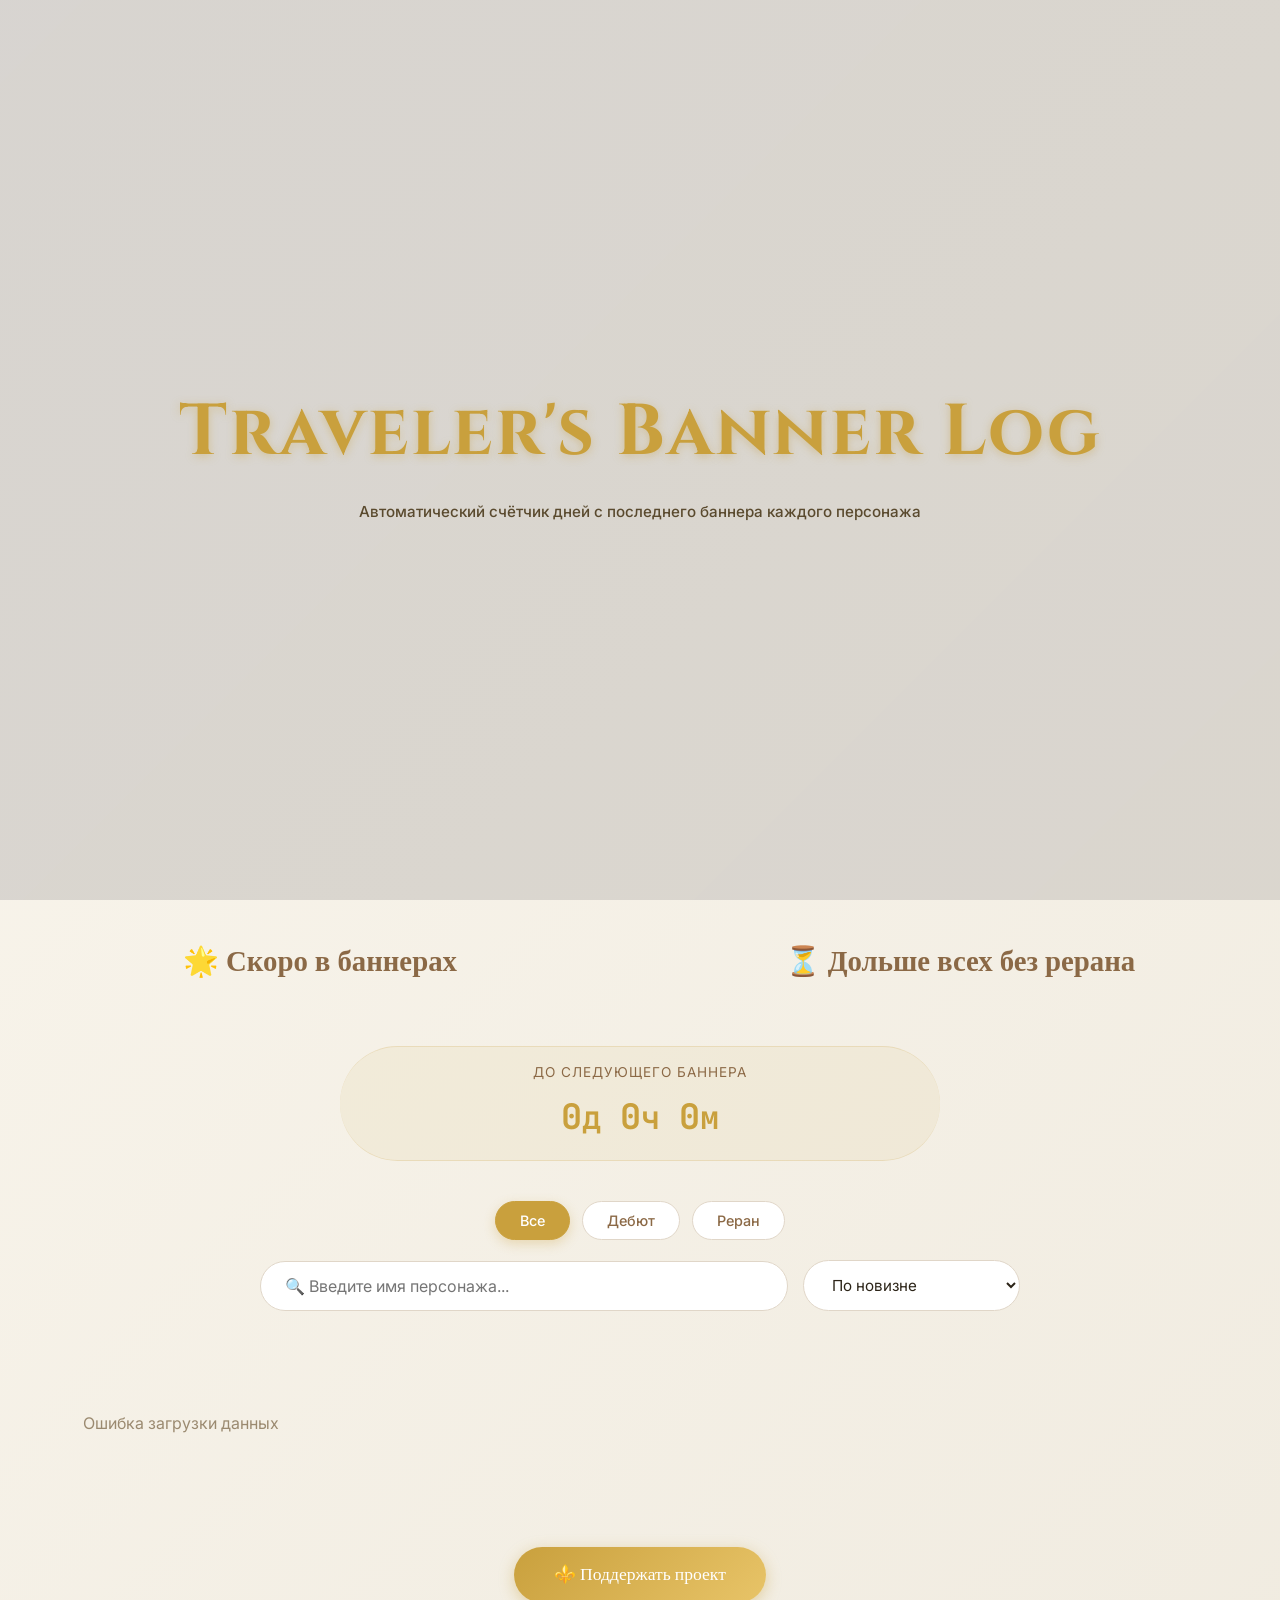
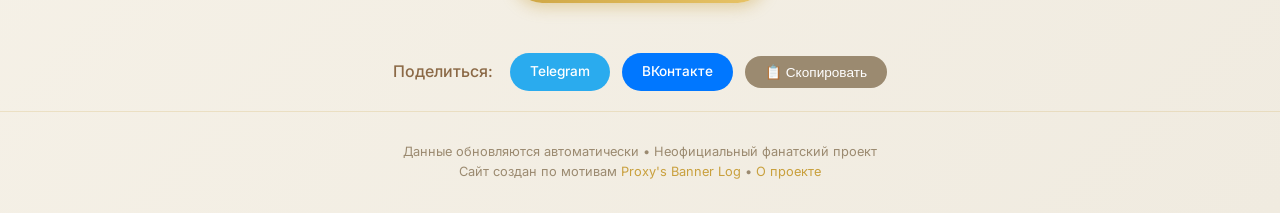
==== index.html @ 6fae0b13 "Rename (G)index.html to index.html" ====
<!DOCTYPE html>
<html lang="ru">
<head>
    <script>
        // 🔧 ТЕХ.РАБОТЫ: поставь true чтобы включить заглушку
        const MAINTENANCE = false;
        if (MAINTENANCE) window.location.href = 'maintenance.html';
    </script>
    <meta charset="UTF-8">
    <meta name="viewport" content="width=device-width, initial-scale=1.0">
    <title>Traveler's Banner Log | Баннеры Genshin Impact</title>
    <meta name="description" content="Архив всех баннеров Genshin Impact с автоматическим счётчиком дней">
    <link rel="icon" href="data:image/svg+xml,<svg xmlns='http://www.w3.org/2000/svg' viewBox='0 0 100 100'><text y='.9em' font-size='90'>⚜️</text></svg>">
    <link rel="stylesheet" href="style.css">
    <link rel="stylesheet" href="grid.css">
    <link rel="stylesheet" href="particles.css">
    <link href="https://fonts.googleapis.com/css2?family=Cinzel:wght@400;600;700&family=Inter:wght@300;400;500;600&family=JetBrains+Mono&display=swap" rel="stylesheet">
</head>
<body>
    <div class="cover">
        <div class="video-background">
            <iframe 
                src="https://www.youtube.com/embed/7s4jHhTBoME?autoplay=1&mute=1&loop=1&playlist=7s4jHhTBoME&controls=0&showinfo=0&rel=0" 
                frameborder="0" 
                allow="autoplay; encrypted-media" 
                allowfullscreen>
            </iframe>
        </div>
        <div class="cover-overlay"></div>
        <h1 class="gold-title">Traveler's Banner Log</h1>
        <p class="subtitle-small">Автоматический счётчик дней с последнего баннера каждого персонажа</p>
    </div>

    <!-- Секция "Скоро" и "Топ" -->
    <div class="highlights">
        <div class="highlights-left">
            <h2 class="section-title">🌟 Скоро в баннерах</h2>
            <div class="upcoming-container" id="upcoming-container"></div>
        </div>
        <div class="highlights-right">
            <h2 class="section-title">⏳ Дольше всех без рерана</h2>
            <div class="top5-container" id="top5-container"></div>
        </div>
    </div>

    <!-- Таймер -->
    <div class="timer-section" id="timer-section">
        <p class="timer-label">До следующего баннера</p>
        <div class="timer" id="countdown">
            <span id="days">0</span>д
            <span id="hours">0</span>ч
            <span id="minutes">0</span>м
        </div>
    </div>

    <!-- Фильтры -->
    <div class="filter-container">
        <button class="filter-btn active" data-filter="all">Все</button>
        <button class="filter-btn" data-filter="Дебют">Дебют</button>
        <button class="filter-btn" data-filter="Реран">Реран</button>
    </div>

    <!-- Поиск и сортировка -->
    <div class="controls">
        <div class="search-container">
            <input type="text" id="search-input" placeholder="🔍 Введите имя персонажа..." class="search-input">
        </div>
        <div class="sort-container">
            <select id="sort-select" class="sort-select">
                <option value="newest">По новизне</option>
                <option value="days">По дням без рерана</option>
                <option value="name">По имени (А-Я)</option>
            </select>
        </div>
    </div>

    <!-- Все персонажи -->
    <div class="container" id="banner-container"></div>

    <!-- Кнопка "Наверх" -->
    <button id="scroll-top" class="scroll-top" title="Наверх">▲</button>

    <div class="donate-section">
        <a href="#" target="_blank" class="donate-button">
            ⚜️ Поддержать проект
        </a>
    </div>

    <!-- Кнопки "Поделиться" -->
    <div class="share-section">
        <p>Поделиться:</p>
        <a href="https://t.me/share/url?url=https://travelersbannerlog.github.io/" target="_blank" class="share-btn tg">Telegram</a>
        <a href="https://vk.com/share.php?url=https://travelersbannerlog.github.io/" target="_blank" class="share-btn vk">ВКонтакте</a>
        <button onclick="navigator.clipboard.writeText('https://travelersbannerlog.github.io/')" class="share-btn copy">📋 Скопировать</button>
    </div>

    <footer>
        <p>Данные обновляются автоматически • Неофициальный фанатский проект</p>
        <p>Сайт создан по мотивам <a href="https://github.com/WhensdauT/proxysbannerlog">Proxy's Banner Log</a> • <a href="about.html">О проекте</a></p>
    </footer>

    <script src="particles.js"></script>
    <script src="script.js"></script>
</body>
</html>
---- style.css ----
* {
    margin: 0;
    padding: 0;
    box-sizing: border-box;
}

body {
    background: linear-gradient(135deg, #faf6ed 0%, #f0ebe0 100%);
    color: #2c2418;
    font-family: 'Inter', sans-serif;
    line-height: 1.6;
}

/* Золотая сетка на фоне (лёгкая) */
body::after {
    content: '';
    position: fixed;
    top: 0;
    left: 0;
    width: 100%;
    height: 100%;
    z-index: 9999;
    background-image: 
        linear-gradient(rgba(245, 176, 65, 0.08) 1px, transparent 1px),
        linear-gradient(90deg, rgba(245, 176, 65, 0.08) 1px, transparent 1px);
    background-size: 60px 60px;
    animation: grid-shift 40s linear infinite;
    pointer-events: none;
}

@keyframes grid-shift {
    0% { background-position: 0 0; }
    100% { background-position: 60px 60px; }
}

/* Поднимаем контент */
.cover, .highlights, .timer-section, .filter-container, .controls, .container, .donate-section, .share-section, footer {
    position: relative;
    z-index: 10000;
}

/* Обложка */
.cover {
    position: relative;
    height: 100vh;
    background: #1a1a2e;
    display: flex;
    flex-direction: column;
    align-items: center;
    justify-content: center;
    text-align: center;
    overflow: hidden;
}

.video-background {
    position: absolute;
    top: 0;
    left: 0;
    width: 100%;
    height: 100%;
    z-index: 0;
    pointer-events: none;
    overflow: hidden;
}

.video-background iframe {
    position: absolute;
    top: 50%;
    left: 50%;
    transform: translate(-50%, -50%);
    width: 177.78vh;
    height: 100vh;
    min-width: 100%;
    min-height: 56.25vw;
    opacity: 0.35;
}

.cover-overlay {
    position: absolute;
    top: 0;
    left: 0;
    width: 100%;
    height: 100%;
    background: linear-gradient(135deg, rgba(250, 246, 237, 0.85), rgba(240, 235, 224, 0.9));
    z-index: 1;
}

.gold-title {
    font-family: 'Cinzel', serif;
    font-size: 4.5rem;
    font-weight: 700;
    color: #c9a03d;
    text-shadow: 0 2px 10px rgba(201, 160, 61, 0.4);
    z-index: 2;
    position: relative;
    letter-spacing: 2px;
}

.subtitle-small {
    font-size: 0.95rem;
    color: #5a4a2e;
    z-index: 2;
    position: relative;
    margin-top: 10px;
    font-weight: 500;
}

/* Заголовки секций */
.section-title {
    font-family: 'Cinzel', serif;
    font-size: 1.8rem;
    color: #8b6946;
    text-align: center;
    margin-bottom: 20px;
    font-weight: 600;
}

/* Секция "Скоро" и "Топ" */
.highlights {
    display: flex;
    flex-wrap: wrap;
    justify-content: center;
    gap: 40px;
    padding: 40px 20px 20px;
    max-width: 1400px;
    margin: 0 auto;
}

.highlights-left, .highlights-right {
    flex: 1 1 350px;
    min-width: 300px;
}

/* Карточки "Скоро" */
.upcoming-container {
    display: flex;
    flex-wrap: nowrap;
    justify-content: center;
    gap: 20px;
}

.upcoming-card {
    background: #ffffff;
    border-radius: 24px;
    overflow: hidden;
    border: 1px solid rgba(201, 160, 61, 0.3);
    box-shadow: 0 10px 30px rgba(0, 0, 0, 0.08);
    width: 380px;
    transition: transform 0.3s, box-shadow 0.3s;
}

.upcoming-card:hover {
    transform: translateY(-5px);
    box-shadow: 0 20px 40px rgba(201, 160, 61, 0.2);
}

.upcoming-card .card-img {
    width: 100%;
    height: 400px;
    object-fit: contain;
    object-position: center;
    background: #f5f0e8;
}

.upcoming-badge {
    display: inline-block;
    background: linear-gradient(135deg, #c9a03d, #e8c468);
    color: #fff;
    padding: 5px 15px;
    border-radius: 30px;
    font-size: 0.8rem;
    font-weight: 600;
    margin-bottom: 10px;
}

/* Топ-5 */
.top5-container {
    display: flex;
    flex-direction: column;
    gap: 10px;
}

.top5-item {
    display: flex;
    align-items: center;
    background: #ffffff;
    border-radius: 16px;
    padding: 12px 20px;
    border: 1px solid rgba(201, 160, 61, 0.2);
    transition: transform 0.2s, box-shadow 0.2s;
    box-shadow: 0 2px 8px rgba(0, 0, 0, 0.04);
}

.top5-item:hover {
    transform: translateX(5px);
    border-color: rgba(201, 160, 61, 0.6);
    box-shadow: 0 4px 12px rgba(201, 160, 61, 0.15);
}

.top5-rank {
    font-family: 'Cinzel', serif;
    font-size: 1.8rem;
    margin-right: 15px;
    width: 45px;
    text-align: center;
}

.top5-rank.gold { color: #c9a03d; text-shadow: 0 0 4px rgba(201, 160, 61, 0.5); }
.top5-rank.silver { color: #a8a8a8; }
.top5-rank.bronze { color: #cd7f32; }

.top5-info {
    flex: 1;
}

.top5-name {
    font-weight: 600;
    color: #2c2418;
    font-size: 1.05rem;
}

.top5-version {
    color: #9b8a70;
    font-size: 0.8rem;
}

.top5-days {
    font-family: 'JetBrains Mono', monospace;
    color: #c9a03d;
    font-size: 1.2rem;
    font-weight: 600;
}

/* Таймер */
.timer-section {
    text-align: center;
    padding: 15px 20px;
    background: rgba(201, 160, 61, 0.08);
    border-top: 1px solid rgba(201, 160, 61, 0.2);
    border-bottom: 1px solid rgba(201, 160, 61, 0.2);
    margin: 20px auto;
    max-width: 600px;
    border-radius: 60px;
}

.timer-label {
    color: #8b6946;
    font-size: 0.85rem;
    margin-bottom: 5px;
    text-transform: uppercase;
    letter-spacing: 1px;
}

.timer {
    font-family: 'JetBrains Mono', monospace;
    font-size: 2rem;
    color: #c9a03d;
    font-weight: 600;
}

.timer span {
    font-size: 2.2rem;
    font-weight: 700;
}

/* Фильтры */
.filter-container {
    display: flex;
    justify-content: center;
    gap: 12px;
    padding: 20px;
    flex-wrap: wrap;
}

.filter-btn {
    background: #ffffff;
    border: 1px solid #e0d6c8;
    color: #8b6946;
    padding: 10px 24px;
    border-radius: 40px;
    cursor: pointer;
    font-family: 'Inter', sans-serif;
    font-size: 0.9rem;
    font-weight: 500;
    transition: all 0.3s;
}

.filter-btn:hover, .filter-btn.active {
    background: #c9a03d;
    color: #ffffff;
    border-color: #c9a03d;
    box-shadow: 0 4px 12px rgba(201, 160, 61, 0.3);
}

/* Поиск и сортировка */
.controls {
    display: flex;
    flex-wrap: wrap;
    justify-content: center;
    align-items: center;
    gap: 15px;
    padding: 0 20px 20px;
    max-width: 800px;
    margin: 0 auto;
}

.search-container {
    flex: 2;
    min-width: 250px;
}

.search-input {
    width: 100%;
    padding: 14px 24px;
    background: #ffffff;
    border: 1px solid #e0d6c8;
    border-radius: 60px;
    color: #2c2418;
    font-family: 'Inter', sans-serif;
    font-size: 1rem;
    outline: none;
    transition: border-color 0.3s, box-shadow 0.3s;
}

.search-input:focus {
    border-color: #c9a03d;
    box-shadow: 0 0 0 3px rgba(201, 160, 61, 0.2);
}

.sort-select {
    background: #ffffff;
    border: 1px solid #e0d6c8;
    color: #2c2418;
    padding: 14px 24px;
    border-radius: 60px;
    font-family: 'Inter', sans-serif;
    cursor: pointer;
    outline: none;
    font-size: 0.95rem;
}

/* Сетка карточек */
.container {
    display: grid;
    grid-template-columns: repeat(auto-fill, minmax(280px, 1fr));
    gap: 25px;
    padding: 40px;
    max-width: 1400px;
    margin: 0 auto;
}

.card {
    background: #ffffff;
    border-radius: 24px;
    overflow: hidden;
    border: 1px solid rgba(201, 160, 61, 0.2);
    box-shadow: 0 8px 20px rgba(0, 0, 0, 0.05);
    transition: transform 0.3s, box-shadow 0.3s;
}

.card:hover {
    transform: translateY(-6px);
    box-shadow: 0 16px 32px rgba(201, 160, 61, 0.15);
}

.card-img {
    width: 100%;
    height: 320px;
    object-fit: cover;
    display: block;
    background: #f0ebe0;
}

.card-content {
    padding: 20px;
}

.character-name {
    font-family: 'Cinzel', serif;
    font-size: 1.5rem;
    color: #2c2418;
    margin-bottom: 8px;
    font-weight: 600;
}

.card-info {
    display: flex;
    justify-content: space-between;
    align-items: center;
    margin-bottom: 12px;
}

.banner-name {
    color: #9b8a70;
    font-size: 0.85rem;
}

.version {
    background: #f5f0e8;
    padding: 5px 14px;
    border-radius: 30px;
    color: #c9a03d;
    font-weight: 600;
    font-size: 0.85rem;
}

.rerun-count {
    font-family: 'JetBrains Mono', monospace;
    font-size: 1.8rem;
    color: #c9a03d;
    font-weight: 600;
    text-align: right;
    margin-top: 10px;
    padding-top: 12px;
    border-top: 1px solid rgba(139, 105, 70, 0.2);
}

.rerun-label {
    font-family: 'Inter', sans-serif;
    font-size: 0.7rem;
    color: #9b8a70;
    text-transform: uppercase;
    letter-spacing: 1px;
    margin-bottom: 2px;
}

/* Кнопка доната */
.donate-section {
    text-align: center;
    padding: 30px;
}

.donate-button {
    display: inline-block;
    background: linear-gradient(135deg, #c9a03d, #e8c468);
    color: #fff;
    padding: 14px 40px;
    border-radius: 60px;
    font-family: 'Cinzel', serif;
    font-size: 1.1rem;
    text-decoration: none;
    transition: transform 0.3s, box-shadow 0.3s;
    box-shadow: 0 4px 15px rgba(201, 160, 61, 0.4);
}

.donate-button:hover {
    transform: scale(1.02);
    box-shadow: 0 8px 25px rgba(201, 160, 61, 0.5);
}

/* Поделиться */
.share-section {
    text-align: center;
    padding: 20px 30px;
    display: flex;
    justify-content: center;
    align-items: center;
    gap: 12px;
    flex-wrap: wrap;
}

.share-section p {
    color: #8b6946;
    margin-right: 5px;
    font-weight: 500;
}

.share-btn {
    display: inline-block;
    padding: 8px 20px;
    border-radius: 40px;
    text-decoration: none;
    color: #fff;
    font-size: 0.85rem;
    transition: opacity 0.3s;
    font-weight: 500;
}

.share-btn:hover { opacity: 0.85; }
.share-btn.tg { background: #2AABEE; }
.share-btn.vk { background: #0077FF; }
.share-btn.copy { background: #9b8a70; border: none; cursor: pointer; }

/* Футер */
footer {
    text-align: center;
    padding: 30px;
    color: #9b8a70;
    font-size: 0.8rem;
    border-top: 1px solid rgba(201, 160, 61, 0.2);
}

footer a {
    color: #c9a03d;
    text-decoration: none;
}

/* Кнопка наверх */
.scroll-top {
    position: fixed;
    bottom: 30px;
    right: 30px;
    width: 48px;
    height: 48px;
    background: #ffffff;
    border: 1px solid #c9a03d;
    border-radius: 50%;
    color: #c9a03d;
    font-size: 1.3rem;
    cursor: pointer;
    z-index: 99999;
    opacity: 0;
    visibility: hidden;
    transition: all 0.3s;
    box-shadow: 0 2px 10px rgba(0,0,0,0.1);
}

.scroll-top.show {
    opacity: 1;
    visibility: visible;
}

.scroll-top:hover {
    background: #c9a03d;
    color: #fff;
}

/* О проекте */
.about-page {
    max-width: 700px;
    margin: 60px auto;
    padding: 20px;
    background: #ffffff;
    border-radius: 32px;
    box-shadow: 0 10px 30px rgba(0,0,0,0.05);
}

.back-link {
    color: #c9a03d;
    text-decoration: none;
    font-weight: 500;
}

.about-content {
    margin-top: 30px;
    line-height: 1.8;
}

.about-content h3 {
    margin-top: 25px;
    color: #c9a03d;
}

/* Адаптив */
@media (max-width: 768px) {
    .gold-title {
        font-size: 2.2rem;
    }
    .container {
        padding: 20px;
        gap: 15px;
        grid-template-columns: repeat(auto-fill, minmax(240px, 1fr));
    }
    .card-img {
        height: 260px;
    }
    .upcoming-card {
        width: 100%;
    }
    .section-title {
        font-size: 1.4rem;
    }
}
---- particles.css ----
/* Летающие искры/кристаллы */
.particles {
    position: fixed;
    top: 0;
    left: 0;
    width: 100%;
    height: 100%;
    z-index: 1;
    pointer-events: none;
    overflow: hidden;
}

.particle {
    position: absolute;
    border-radius: 50%;
    animation: float-gentle linear infinite;
    opacity: 0;
}

@keyframes float-gentle {
    0% {
        transform: translateY(100vh) scale(0) rotate(0deg);
        opacity: 0;
    }
    10% {
        opacity: 0.6;
    }
    90% {
        opacity: 0.6;
    }
    100% {
        transform: translateY(-100px) scale(1.2) rotate(360deg);
        opacity: 0;
    }
}

/* Цвета частиц */
.particle.gold {
    background: radial-gradient(circle, #f5b042, #c9a03d);
    box-shadow: 0 0 6px rgba(201, 160, 61, 0.6);
}

.particle.light {
    background: radial-gradient(circle, #ffffff, #e8e0d0);
    box-shadow: 0 0 5px rgba(255, 255, 255, 0.5);
}

.particle.blue {
    background: radial-gradient(circle, #6ec8ff, #4791db);
    box-shadow: 0 0 6px rgba(110, 200, 255, 0.5);
}
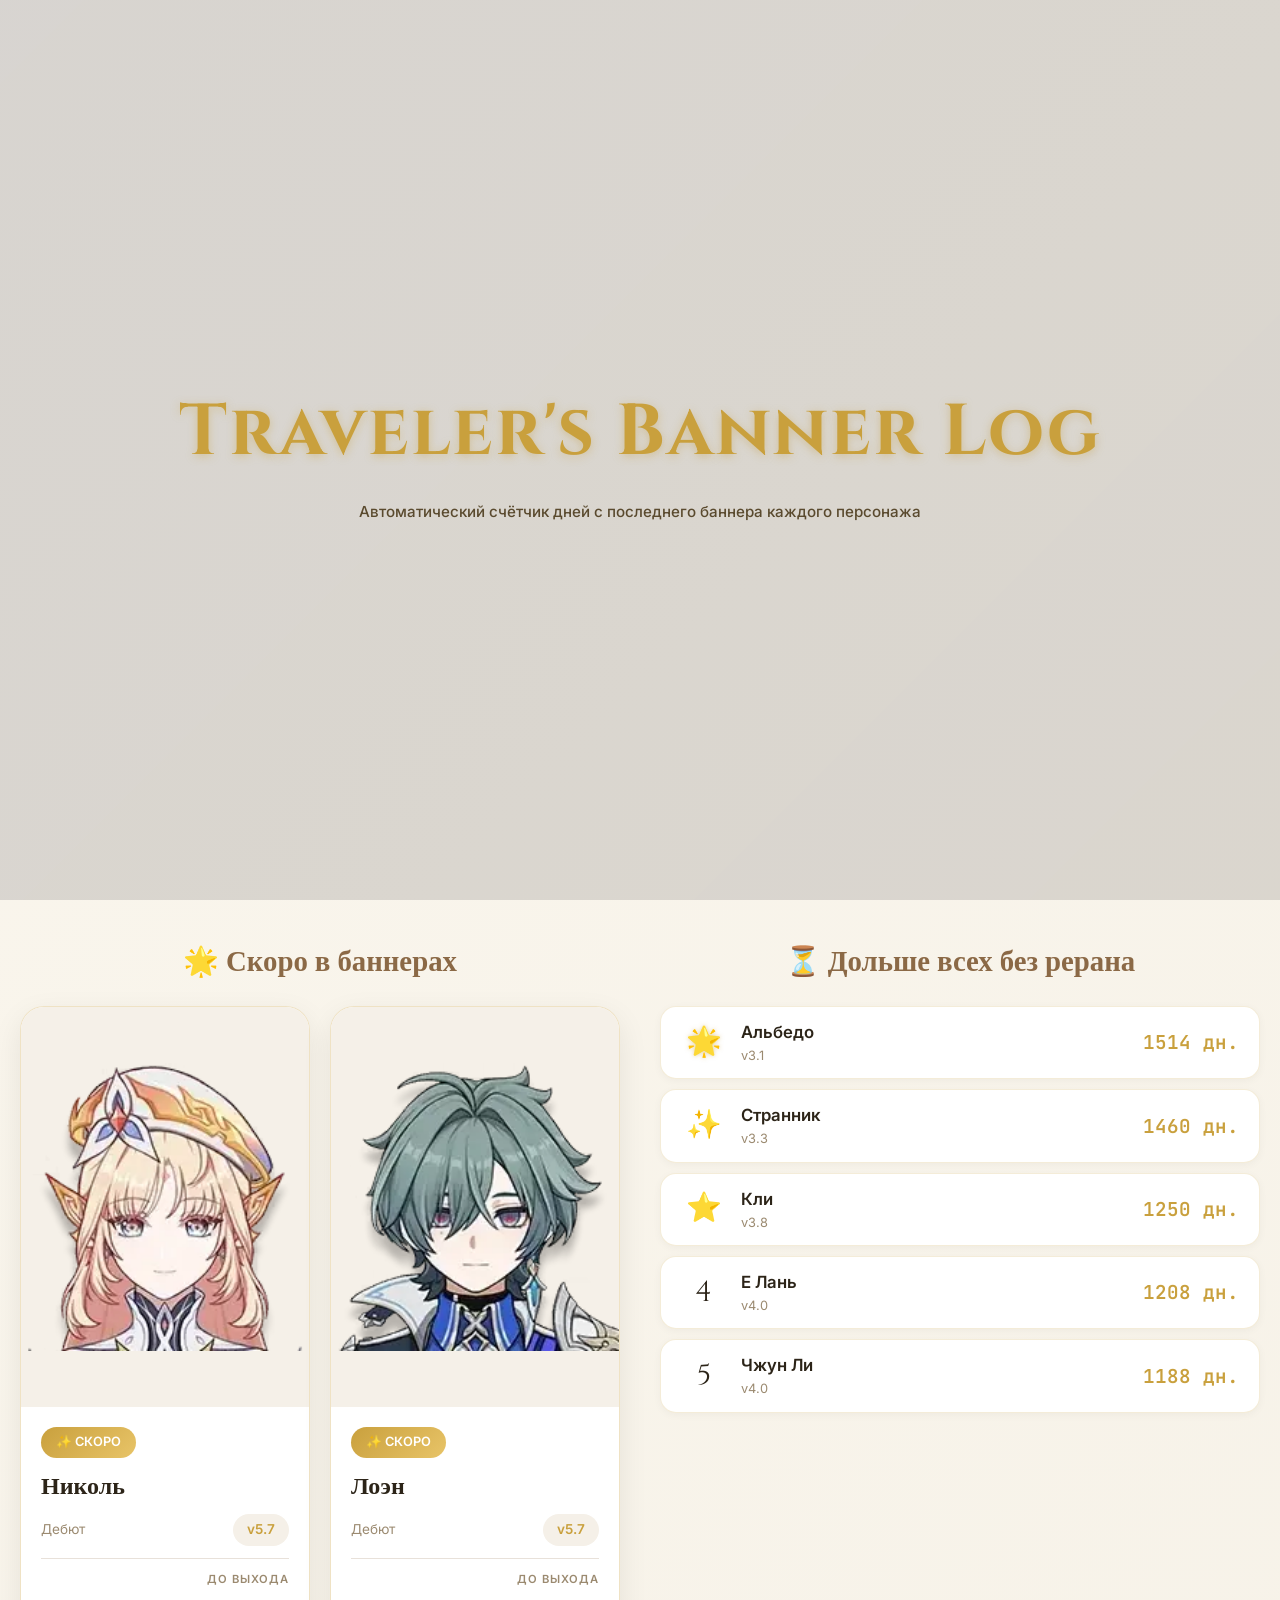
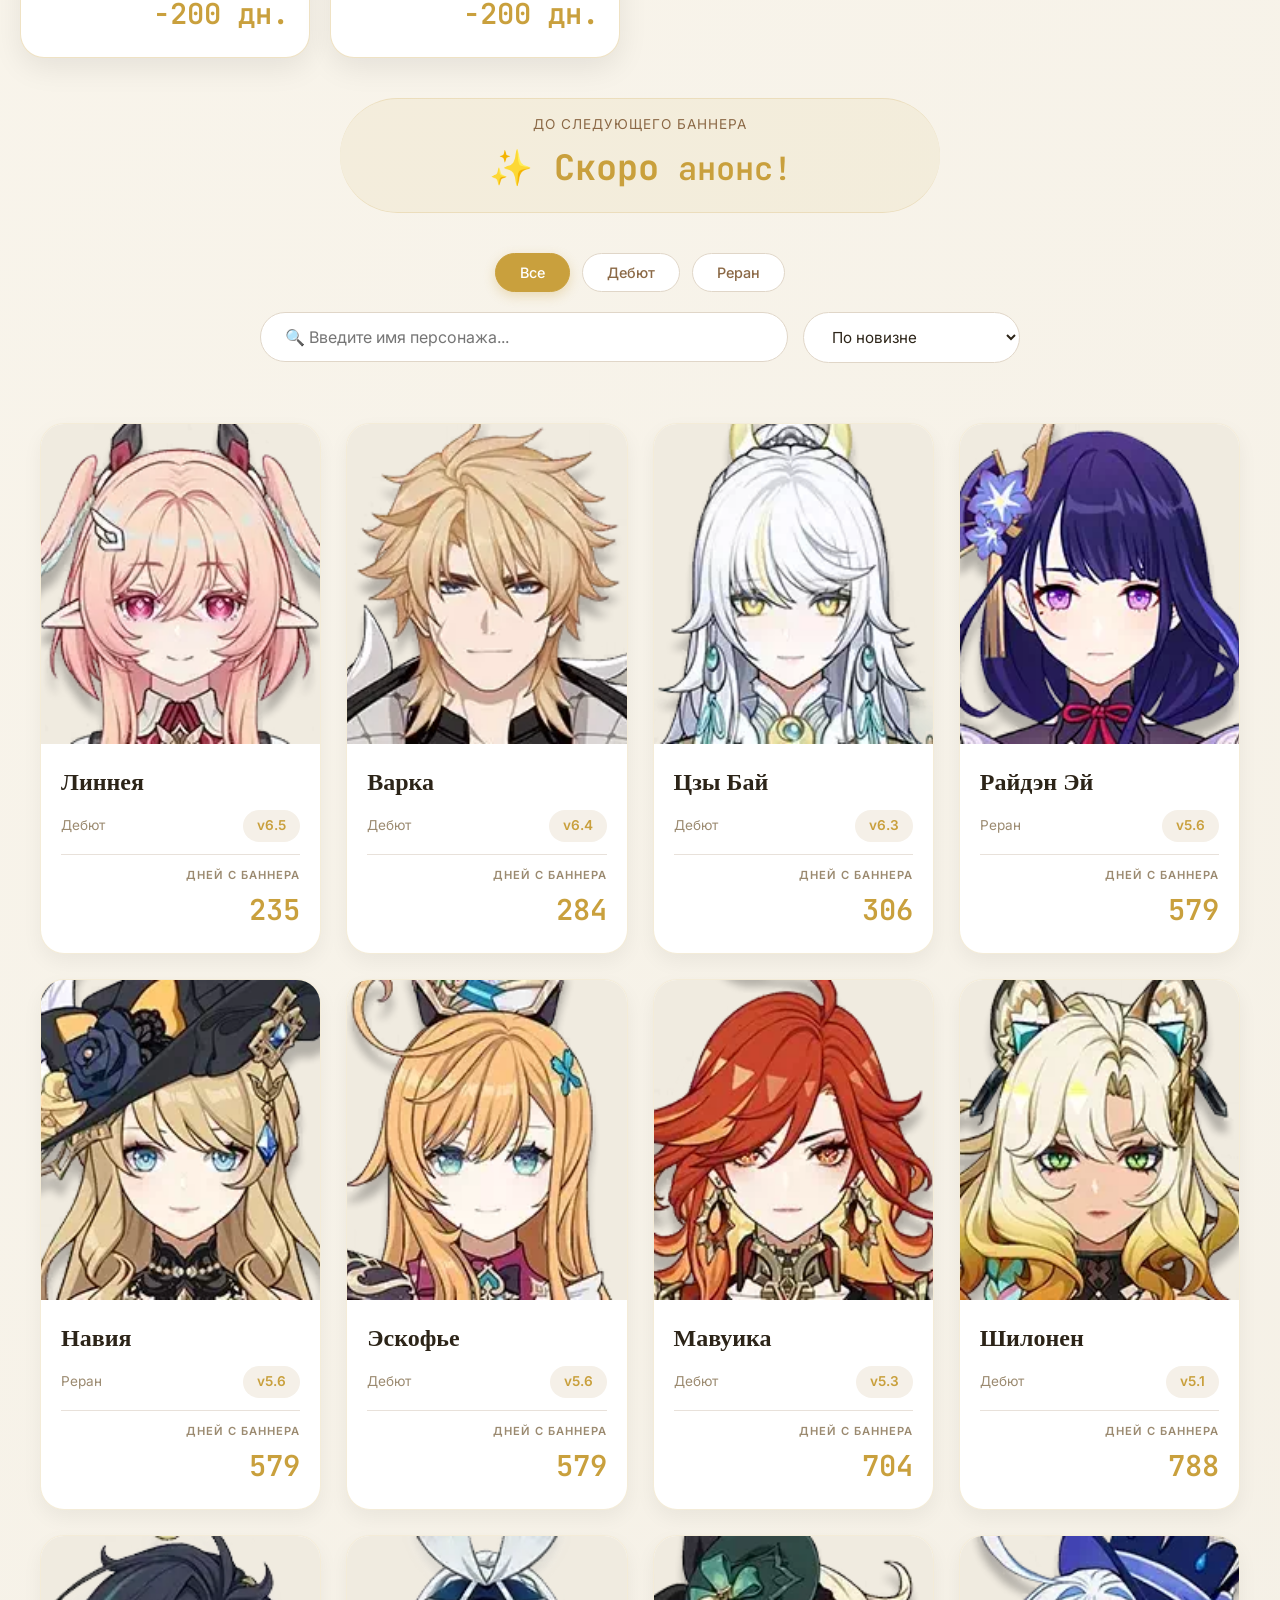
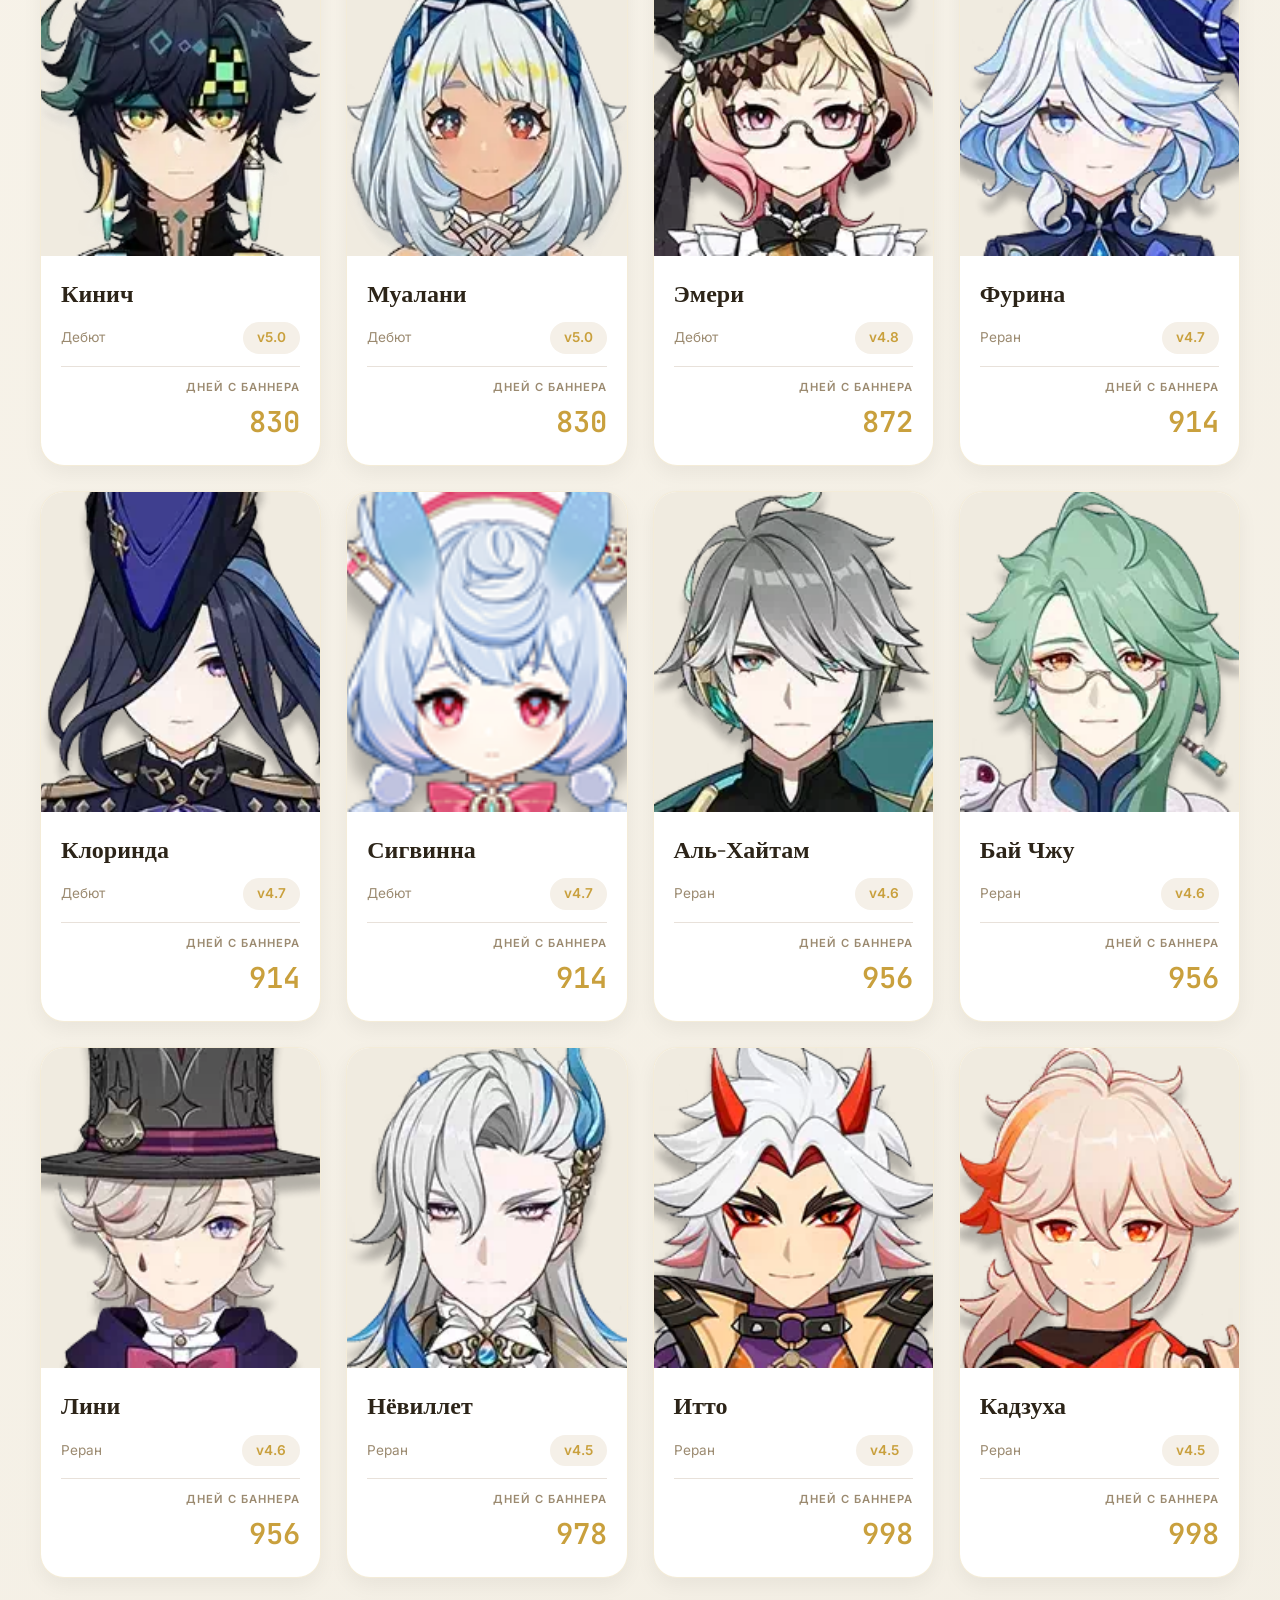
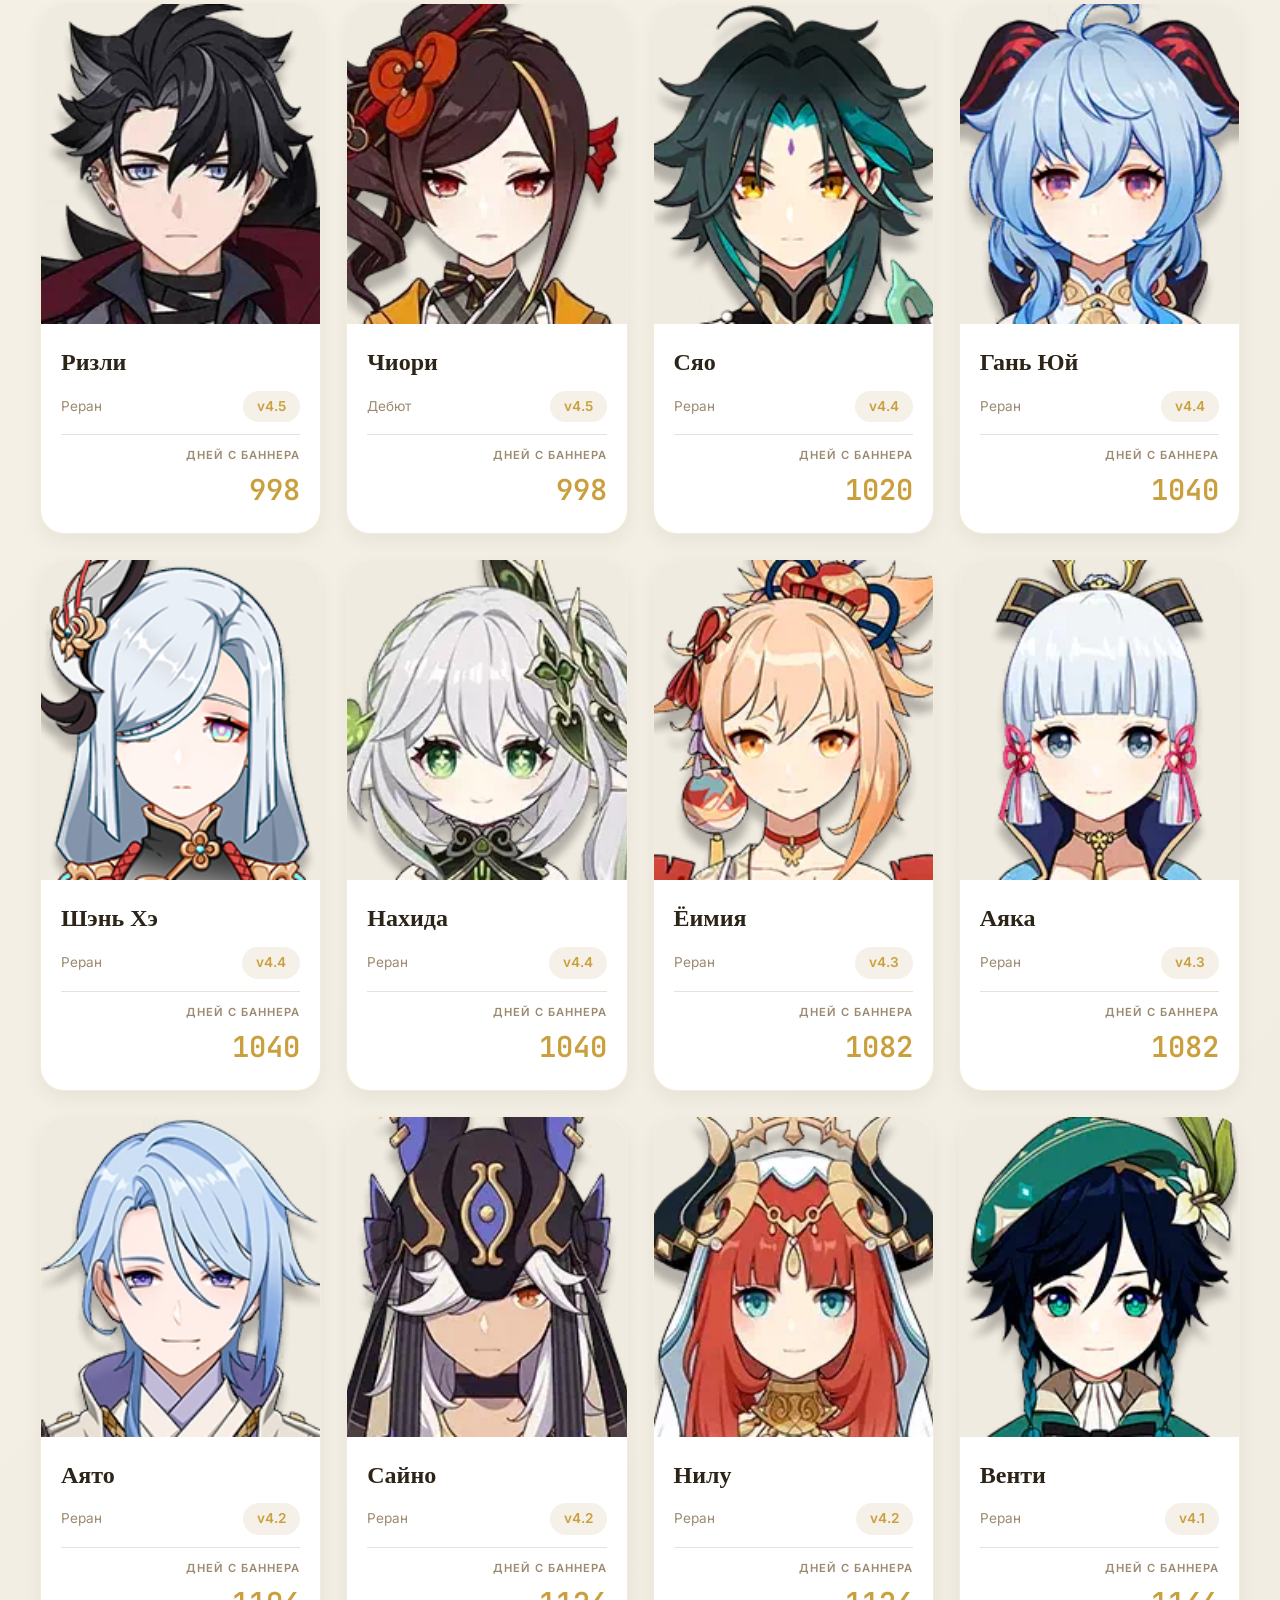
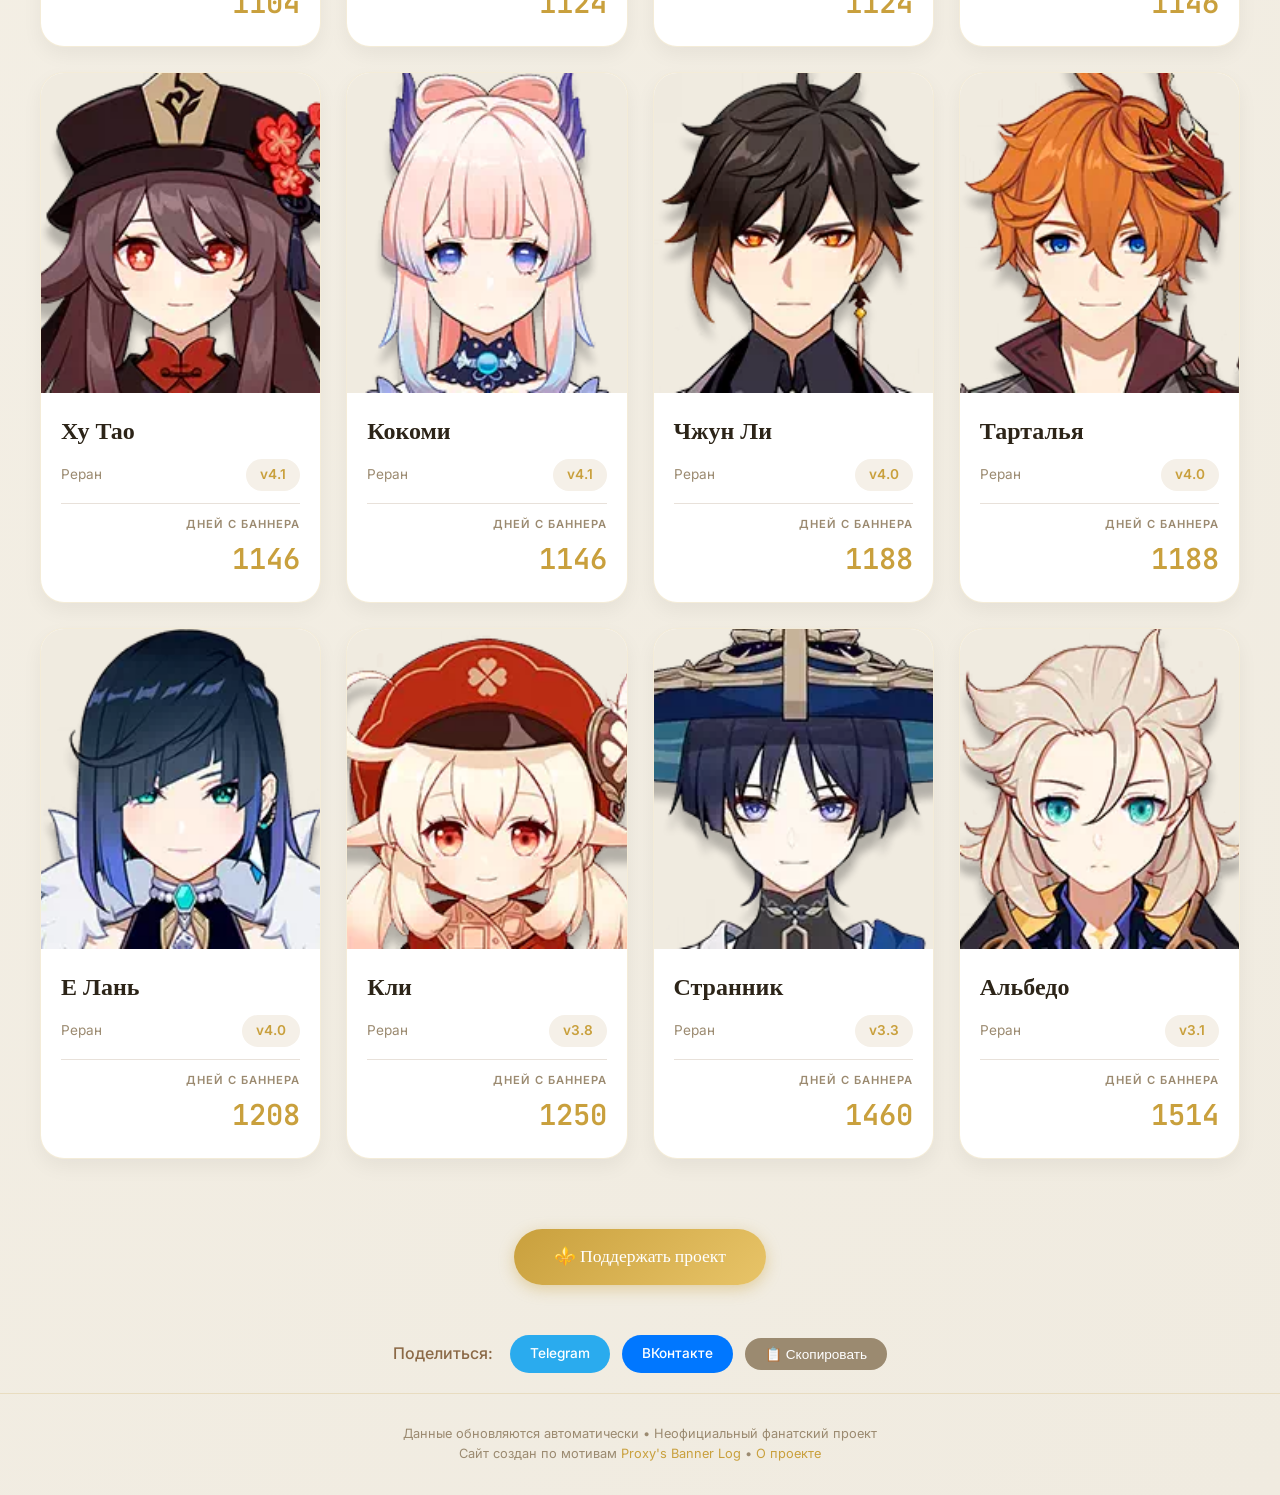
==== commit 805b6c44: "Update index.html" ====
--- a/index.html
+++ b/index.html
@@ -20,7 +20,7 @@
     <div class="cover">
         <div class="video-background">
             <iframe 
-                src="https://www.youtube.com/embed/7s4jHhTBoME?autoplay=1&mute=1&loop=1&playlist=7s4jHhTBoME&controls=0&showinfo=0&rel=0" 
+                src="https://www.youtube.com/embed/HLUY1nICQRY?autoplay=1&mute=1&loop=1&playlist=HLUY1nICQRY&controls=0&showinfo=0&rel=0"
                 frameborder="0" 
                 allow="autoplay; encrypted-media" 
                 allowfullscreen>
